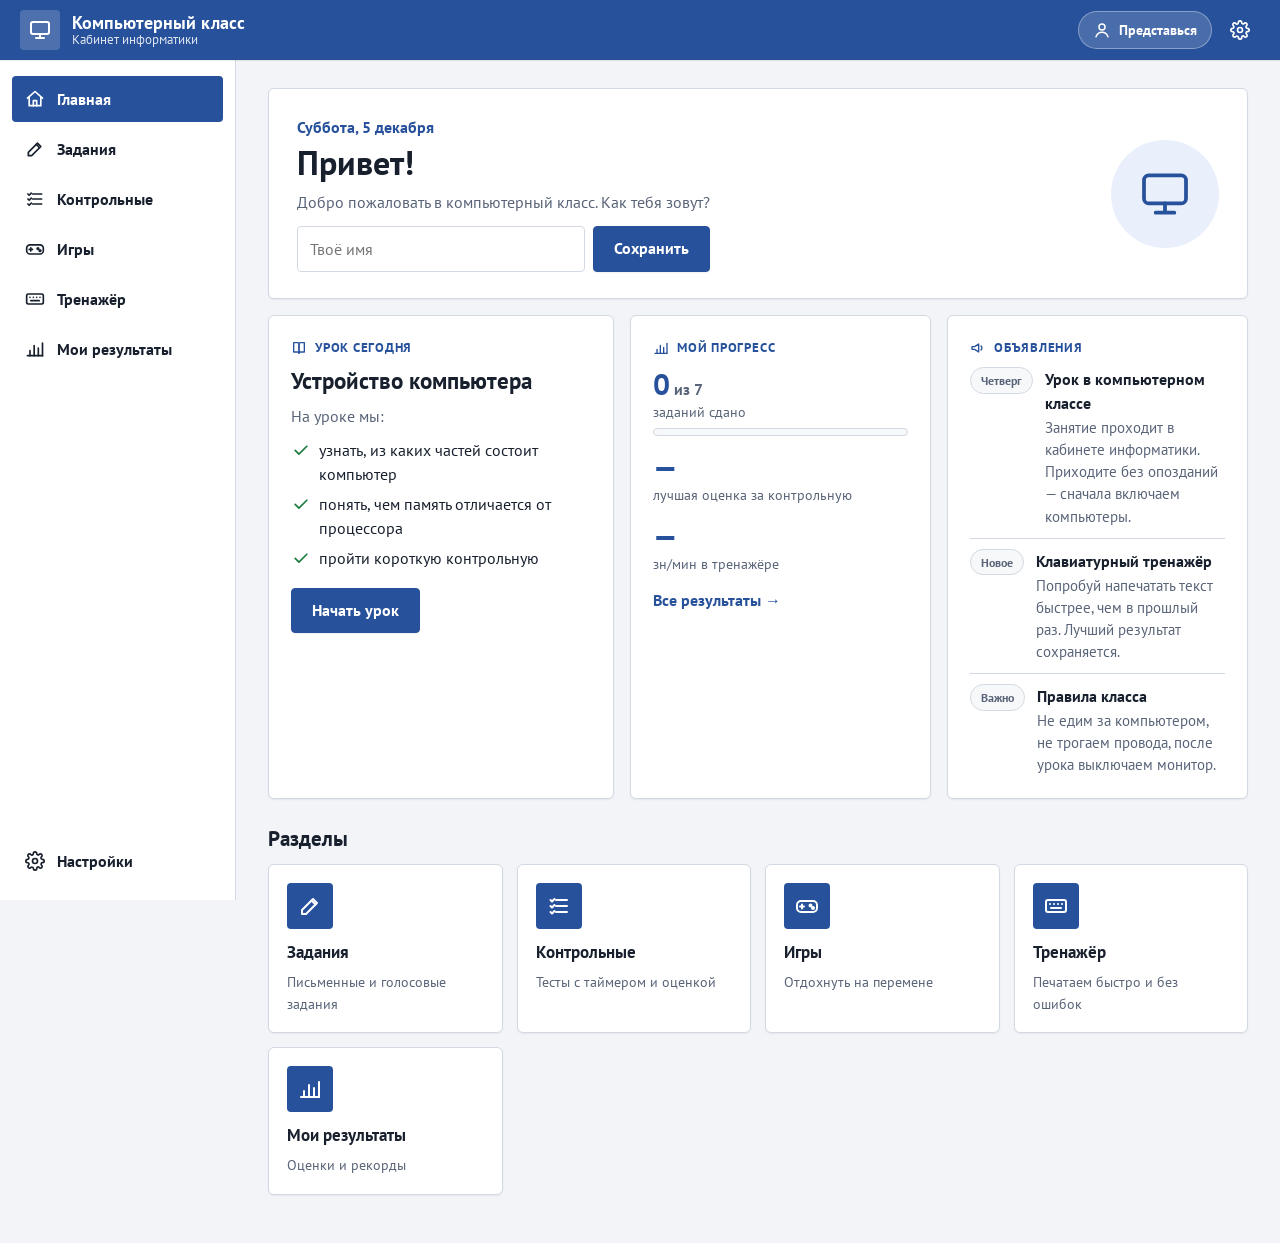
==== site.html @ 12f535ed "Анкета в стиле бумажного экзамена и полноценный сайт класса Анкета: листы на парте, перелистывание с" ====
<!doctype html>
<html lang="ru" class="site">
<head>
  <meta charset="utf-8">
  <meta name="viewport" content="width=device-width, initial-scale=1">
  <title>Компьютерный класс</title>
  <meta name="description" content="Сайт компьютерного класса: задания, контрольные, игры и клавиатурный тренажёр.">
  <link rel="preconnect" href="https://fonts.googleapis.com">
  <link rel="preconnect" href="https://fonts.gstatic.com" crossorigin>
  <link rel="stylesheet" href="https://fonts.googleapis.com/css2?family=Neucha&family=PT+Sans:wght@400;700&family=Rubik:wght@400;500;700&display=swap">
  <link rel="stylesheet" href="css/site.css">
</head>
<body>
  <a class="skip" href="#view">Перейти к содержимому</a>

  <header class="hdr">
    <a class="hdr__brand" href="#/">
      <span class="hdr__mark" data-icon="monitor"></span>
      <span class="hdr__titles">
        <b>Компьютерный класс</b>
        <small>Кабинет информатики</small>
      </span>
    </a>
    <div class="hdr__right">
      <button class="chip" type="button" id="studentChip"></button>
      <a class="icon-btn" href="#/settings" aria-label="Настройки сайта" title="Настройки сайта" data-icon="gear"></a>
    </div>
  </header>

  <div class="shell">
    <nav class="side" id="sideNav" aria-label="Разделы сайта"></nav>
    <main class="main" id="view" tabindex="-1"></main>
  </div>

  <dialog class="dialog" id="nameDialog" aria-labelledby="nameDialogTitle">
    <form method="dialog" class="dialog__form" id="nameForm">
      <h2 id="nameDialogTitle">Как тебя зовут?</h2>
      <p class="muted">Имя видно только на этом компьютере.</p>
      <input class="input" id="nameInput" type="text" maxlength="40" autocomplete="off" placeholder="Например, Ваня">
      <div class="dialog__actions">
        <button class="btn btn--ghost" value="cancel" type="submit">Отмена</button>
        <button class="btn" value="save" type="submit" id="nameSave">Сохранить</button>
      </div>
    </form>
  </dialog>

  <div class="toast" id="toast" role="status" aria-live="polite"></div>

  <script src="config.js"></script>
  <script src="js/engine.js"></script>
  <script src="js/questions.js"></script>
  <script src="js/site/store.js"></script>
  <script src="js/site/data.js"></script>
  <script src="js/site/ui.js"></script>
  <script src="js/site/games.js"></script>
  <script src="js/site/pages.js"></script>
  <script src="js/site/app.js"></script>
</body>
</html>
---- css/site.css ----
/*
 * Сайт компьютерного класса.
 * Всё оформление — через переменные. Ниже значения по умолчанию,
 * поверх них движок вписывает кусочки кода из ответов анкеты (тег #generated-theme).
 */
.site {
  --hue: 218;
  --sat: 60%;
  --lit: 38%;
  --shift: 0%;
  --accent: hsl(var(--hue) var(--sat) calc(var(--lit) - var(--shift)));
  --accent-ink: var(--accent);
  --accent-soft: hsl(var(--hue) 70% 95%);
  --accent-text: #fff;
  --radius: 6px;
  --radius-sm: 4px;
  --border: 1px solid var(--line);
  --shadow: 0 1px 2px rgba(15, 25, 45, 0.06);
  --font: "PT Sans", "Segoe UI", Arial, sans-serif;
  --font-head: var(--font);
  --fs: 16px;
  --bg: #f2f4f7;
  --surface: #ffffff;
  --surface-2: #f7f8fa;
  --line: #d3d9e2;
  --ink: #18202e;
  --ink-shadow: rgba(0, 0, 0, 0.2);
  --text: #18202e;
  --muted: #596478;
  --ok: #1b7a3d;
  --ok-soft: #e2f4e8;
  --bad: #b42318;
  --bad-soft: #fde6e3;
  --warn: #7a5200;
  --warn-soft: #fff3d1;
  --side-w: 236px;
  --blob-l: 82%;

  font-size: var(--fs);
  color-scheme: light;
}

/* ───── Тёмная тема ───── */
.site.mode-dark {
  --bg: #11151d;
  --surface: #1a202b;
  --surface-2: #212836;
  --line: #333d50;
  --text: #e5eaf3;
  --muted: #9ca8bf;
  --accent-ink: hsl(var(--hue) 85% 74%);
  --accent-soft: hsl(var(--hue) 32% 22%);
  --ok: #6fd393; --ok-soft: #173524;
  --bad: #ff8a80; --bad-soft: #3d1c1a;
  --warn: #f3c565; --warn-soft: #3a2f12;
  color-scheme: dark;
}
.site.style-soft.mode-dark { --ink: #cfc3ea; --ink-shadow: #05030a; --line: #cfc3ea; --bg: #1c1726; --surface: #251f32; --surface-2: #2c253b; --blob-l: 28%; }
@media (prefers-color-scheme: dark) {
  .site.mode-auto {
    --bg: #11151d;
    --surface: #1a202b;
    --surface-2: #212836;
    --line: #333d50;
    --text: #e5eaf3;
    --muted: #9ca8bf;
    --accent-ink: hsl(var(--hue) 85% 74%);
    --accent-soft: hsl(var(--hue) 32% 22%);
    --ok: #6fd393; --ok-soft: #173524;
    --bad: #ff8a80; --bad-soft: #3d1c1a;
    --warn: #f3c565; --warn-soft: #3a2f12;
    color-scheme: dark;
  }
  .site.style-soft.mode-auto { --ink: #cfc3ea; --ink-shadow: #05030a; --line: #cfc3ea; --bg: #1c1726; --surface: #251f32; --surface-2: #2c253b; --blob-l: 28%; }
}

* { box-sizing: border-box; }
html, body { margin: 0; }

body {
  font-family: var(--font);
  font-size: 1rem;
  line-height: 1.5;
  color: var(--text);
  background: var(--bg);
  min-height: 100vh;
  transition: background 0.25s, color 0.25s;
}
h1, h2, h3 { font-family: var(--font-head); line-height: 1.2; margin: 0 0 0.4em; }
h1 { font-size: 1.85rem; }
h2 { font-size: 1.3rem; }
h3 { font-size: 1.1rem; }
p { margin: 0 0 0.6em; }
a { color: var(--accent-ink); }
.muted { color: var(--muted); }
.small { font-size: 0.875rem; }
.sr-only { position: absolute; width: 1px; height: 1px; overflow: hidden; clip: rect(0 0 0 0); white-space: nowrap; }

.ico { width: 1.25em; height: 1.25em; flex: none; fill: none; stroke: currentColor; stroke-width: 2; stroke-linecap: round; stroke-linejoin: round; vertical-align: -0.25em; }

.skip { position: absolute; left: -999px; top: 8px; z-index: 100; padding: 8px 14px; background: var(--accent); color: var(--accent-text); border-radius: var(--radius-sm); }
.skip:focus { left: 8px; }

:focus-visible { outline: 3px solid hsl(var(--hue) 80% 60%); outline-offset: 2px; }

/* ───── Шапка ───── */
.hdr {
  position: sticky;
  top: 0;
  z-index: 20;
  display: flex;
  align-items: center;
  justify-content: space-between;
  gap: 12px;
  padding: 10px 20px;
  background: var(--accent);
  color: var(--accent-text);
  box-shadow: 0 1px 0 rgba(0, 0, 0, 0.08);
}
.hdr__brand { display: flex; align-items: center; gap: 12px; color: inherit; text-decoration: none; min-width: 0; }
.hdr__mark { display: grid; place-items: center; width: 40px; height: 40px; flex: none; background: rgba(255, 255, 255, 0.18); border-radius: var(--radius-sm); }
.hdr__mark .ico { width: 24px; height: 24px; }
.hdr__titles { display: flex; flex-direction: column; line-height: 1.15; min-width: 0; }
.hdr__titles b { font-family: var(--font-head); font-size: 1.15rem; white-space: nowrap; }
.hdr__titles small { opacity: 0.85; font-size: 0.8rem; }
.hdr__right { display: flex; align-items: center; gap: 8px; }
.chip {
  display: inline-flex; align-items: center; gap: 8px;
  max-width: 220px;
  padding: 7px 14px;
  font: inherit; font-size: 0.9rem; font-weight: 600;
  color: inherit;
  background: rgba(255, 255, 255, 0.16);
  border: 1px solid rgba(255, 255, 255, 0.35);
  border-radius: 999px;
  cursor: pointer;
}
.chip span { overflow: hidden; text-overflow: ellipsis; white-space: nowrap; }
.chip:hover { background: rgba(255, 255, 255, 0.26); }
.icon-btn { display: grid; place-items: center; width: 40px; height: 40px; color: inherit; border-radius: var(--radius-sm); }
.icon-btn:hover { background: rgba(255, 255, 255, 0.18); }

/* ───── Каркас ───── */
.shell { display: grid; grid-template-columns: var(--side-w) 1fr; min-height: calc(100vh - 60px); }
.side {
  position: sticky;
  top: 60px;
  align-self: start;
  height: calc(100vh - 60px);
  display: flex;
  flex-direction: column;
  gap: 4px;
  padding: 16px 12px;
  background: var(--surface);
  border-right: var(--border);
  overflow-y: auto;
}
.side__link {
  display: flex; align-items: center; gap: 12px;
  padding: 10px 12px;
  color: var(--text);
  text-decoration: none;
  font-weight: 600;
  border-radius: var(--radius-sm);
  border: 1px solid transparent;
}
.side__link:hover { background: var(--accent-soft); }
.side__link.is-active { background: var(--accent); color: var(--accent-text); }
.side__link--bottom { margin-top: auto; }
.main { padding: 28px 32px 48px; min-width: 0; outline: none; }

.page { max-width: 1120px; margin: 0 auto; }
.page--narrow { max-width: 780px; }
.page-head { margin-bottom: 20px; }
.page-head p { max-width: 70ch; }
.section-title { margin: 28px 0 12px; }

/* ───── Карточки и сетки ───── */
.card {
  background: var(--surface);
  border: var(--border);
  border-radius: var(--radius);
  box-shadow: var(--shadow);
  padding: 22px;
  color: inherit;
}
.card + .card { margin-top: 16px; }
.grid { display: grid; gap: 16px; }
.grid > .card + .card { margin-top: 0; }
.grid--home { grid-template-columns: 1.15fr 1fr 1fr; margin-top: 16px; }
.grid--2 { grid-template-columns: 1fr 1fr; margin-top: 16px; }
.grid--settings { grid-template-columns: minmax(0, 1fr) minmax(0, 1fr); align-items: start; }
.cards { display: grid; grid-template-columns: repeat(auto-fill, minmax(280px, 1fr)); gap: 16px; }
.cards > .card + .card { margin-top: 0; }

.eyebrow {
  display: flex; align-items: center; gap: 8px;
  margin: 0 0 10px;
  font-size: 0.8rem; font-weight: 700; letter-spacing: 0.06em; text-transform: uppercase;
  color: var(--accent-ink);
}

.hero { display: flex; justify-content: space-between; align-items: center; gap: 20px; padding: 26px 28px; }
.hero h1 { font-size: 2.1rem; margin-bottom: 0.2em; }
.hero__date { margin: 0 0 4px; font-weight: 700; color: var(--accent-ink); }
.hero__art { flex: none; display: grid; place-items: center; width: 108px; height: 108px; border-radius: 50%; background: var(--accent-soft); color: var(--accent-ink); }
.hero__art .ico { width: 56px; height: 56px; stroke-width: 1.6; }
.hero__form { display: flex; gap: 8px; margin-top: 12px; max-width: 420px; }

.lesson h2 { font-size: 1.45rem; }
.ticks { list-style: none; margin: 0 0 18px; padding: 0; }
.ticks li { display: flex; gap: 8px; align-items: flex-start; margin: 6px 0; }
.ticks .ico { color: var(--ok); margin-top: 2px; }

.stats { display: flex; flex-direction: column; gap: 14px; margin-bottom: 14px; }
.stat { display: flex; flex-direction: column; }
.stat b { font-family: var(--font-head); font-size: 1.9rem; line-height: 1.1; color: var(--accent-ink); }
.stat b small { font-size: 1rem; color: var(--muted); font-weight: 600; }
.stat > span:not(.meter) { color: var(--muted); font-size: 0.9rem; }
.meter { display: block; height: 8px; margin-top: 6px; background: var(--surface-2); border: var(--border); border-radius: 999px; overflow: hidden; }
.meter > span { display: block; height: 100%; width: 0; background: var(--accent); transition: width 0.3s; }

.news { list-style: none; margin: 0; padding: 0; }
.news li { display: flex; gap: 12px; align-items: flex-start; padding: 10px 0; border-bottom: var(--border); }
.news li:last-child { border-bottom: 0; padding-bottom: 0; }
.news li:first-child { padding-top: 0; }
.news p { margin: 2px 0 0; font-size: 0.92rem; }

.tiles { display: grid; grid-template-columns: repeat(auto-fill, minmax(200px, 1fr)); gap: 14px; }
.tile {
  display: flex; flex-direction: column; gap: 6px;
  padding: 18px;
  text-decoration: none; color: var(--text);
  background: var(--surface);
  border: var(--border);
  border-radius: var(--radius);
  box-shadow: var(--shadow);
  transition: border-color 0.15s, transform 0.15s;
}
.tile:hover { border-color: var(--accent); }
.tile__icon { display: grid; place-items: center; width: 46px; height: 46px; margin-bottom: 4px; background: var(--accent); color: var(--accent-text); border-radius: var(--radius-sm); }
.tile__icon .ico { width: 24px; height: 24px; }
.tile__title { font-family: var(--font-head); font-weight: 700; font-size: 1.08rem; }
.tile__desc { font-size: 0.9rem; }

/* ───── Кнопки и поля ───── */
.btn {
  display: inline-flex; align-items: center; justify-content: center; gap: 8px;
  padding: 10px 20px;
  font: inherit; font-weight: 700; font-size: 0.97rem;
  text-decoration: none;
  color: var(--accent-text);
  background: var(--accent);
  border: var(--border);
  border-color: var(--accent);
  border-radius: var(--radius-sm);
  box-shadow: var(--shadow);
  cursor: pointer;
  transition: filter 0.12s, transform 0.12s;
}
.btn:hover:not(:disabled) { filter: brightness(1.08); }
.btn:disabled { opacity: 0.45; cursor: not-allowed; }
.btn--ghost { background: var(--surface); color: var(--accent-ink); border-color: var(--line); }
.btn--ok { background: var(--ok); border-color: var(--ok); }
.mode-dark .btn--ok { color: #0d2517; }
.btn--bad { background: var(--bad); border-color: var(--bad); }
.mode-dark .btn--bad { color: #2a0d0b; }
.btn--danger { color: var(--bad); }
.btn--lg { padding: 13px 26px; font-size: 1.08rem; }
.link { font-weight: 700; color: var(--accent-ink); text-decoration: none; }
a.link:hover { text-decoration: underline; }
.back { display: inline-flex; align-items: center; gap: 4px; margin-bottom: 14px; font-weight: 700; text-decoration: none; color: var(--accent-ink); }
.back:hover { text-decoration: underline; }

.input {
  width: 100%;
  padding: 10px 12px;
  font: inherit;
  color: var(--text);
  background: var(--surface);
  border: var(--border);
  border-radius: var(--radius-sm);
}
.input:focus { outline: 3px solid var(--accent-soft); border-color: var(--accent); }
.input--lg { font-size: 1.15rem; padding: 12px 14px; }
.textarea { resize: vertical; min-height: 180px; line-height: 1.55; }
.label { display: block; margin: 0 0 6px; font-weight: 700; }

.row { display: flex; align-items: center; gap: 10px; flex-wrap: wrap; margin-top: 14px; }
.row--between { justify-content: space-between; }
.row--center { justify-content: center; }
.row--tight { margin-top: 0; flex-wrap: nowrap; }

.seg { display: inline-flex; flex-wrap: wrap; gap: 4px; padding: 4px; background: var(--surface-2); border: var(--border); border-radius: var(--radius-sm); }
.seg button {
  display: inline-flex; align-items: center; gap: 6px;
  padding: 7px 14px;
  font: inherit; font-size: 0.92rem; font-weight: 600;
  color: var(--text);
  background: transparent;
  border: 1px solid transparent;
  border-radius: var(--radius-sm);
  cursor: pointer;
}
.seg button:hover { background: var(--accent-soft); }
.seg button.is-on { background: var(--accent); color: var(--accent-text); }
.seg--filter { margin-bottom: 16px; }
.seg--wrap { display: flex; }
.swatch { display: inline-block; width: 14px; height: 14px; border-radius: 3px; border: 1px solid rgba(0, 0, 0, 0.25); }

.badge {
  display: inline-flex; align-items: center; gap: 5px;
  padding: 3px 10px;
  font-size: 0.78rem; font-weight: 700;
  white-space: nowrap;
  color: var(--muted);
  background: var(--surface-2);
  border: var(--border);
  border-radius: 999px;
}
.badge .ico { width: 1em; height: 1em; }
.badge--type { color: var(--accent-ink); background: var(--accent-soft); border-color: transparent; }
.badge--ok { color: var(--ok); background: var(--ok-soft); border-color: transparent; }
.badge--warn { color: var(--warn); background: var(--warn-soft); border-color: transparent; }

.alert { display: flex; gap: 8px; align-items: flex-start; margin: 14px 0 0; padding: 11px 14px; border-radius: var(--radius-sm); font-size: 0.95rem; }
.alert[hidden] { display: none; }
.alert .ico { margin-top: 2px; }
.alert--ok { background: var(--ok-soft); color: var(--ok); }
.alert--warn { background: var(--warn-soft); color: var(--warn); }
.alert--info { background: var(--accent-soft); color: var(--text); }

/* ───── Задания ───── */
.task-card { display: flex; flex-direction: column; gap: 8px; text-decoration: none; transition: border-color 0.15s, transform 0.15s; }
.task-card:hover { border-color: var(--accent); }
.task-card h3 { margin: 4px 0 0; }
.task-card .link { margin-top: auto; }
.task-card__top { display: flex; justify-content: space-between; gap: 8px; flex-wrap: wrap; margin-bottom: 4px; }
.clamp { display: -webkit-box; -webkit-line-clamp: 3; -webkit-box-orient: vertical; overflow: hidden; }
.meta { display: flex; align-items: center; gap: 6px; flex-wrap: wrap; color: var(--muted); font-size: 0.9rem; margin: 0; }
.prompt { font-size: 1.12rem; margin: 10px 0 16px; }
.passage { margin: 0 0 18px; padding: 14px 18px; background: var(--surface-2); border-left: 4px solid var(--accent); border-radius: var(--radius-sm); font-size: 1.1rem; line-height: 1.65; }

/* запись голоса */
.rec { padding: 16px; background: var(--surface-2); border: var(--border); border-radius: var(--radius); margin-bottom: 10px; }
.rec__row { display: flex; align-items: center; gap: 14px; flex-wrap: wrap; }
.rec__time { font-family: var(--font-head); font-size: 1.5rem; font-weight: 700; font-variant-numeric: tabular-nums; min-width: 4ch; }
.rec__meter { flex: 1; min-width: 100px; max-width: 260px; height: 10px; background: var(--surface); border: var(--border); border-radius: 999px; overflow: hidden; }
.rec__meter span { display: block; height: 100%; width: 0; background: var(--ok); transition: width 0.08s linear; }
.rec__state { margin: 10px 0 0; }
.rec audio { width: 100%; margin-top: 12px; }
.rec.is-recording .btn { background: var(--bad); border-color: var(--bad); }
.rec.is-recording .rec__time { color: var(--bad); }
.rec.is-recording .rec__time::before { content: "● "; animation: blink 1s infinite; }
@keyframes blink { 50% { opacity: 0.25; } }

/* ───── Контрольные ───── */
.facts { list-style: none; margin: 10px 0 0; padding: 0; }
.facts li { display: flex; align-items: center; gap: 10px; margin: 8px 0; font-size: 1.05rem; }
.facts .ico { color: var(--accent-ink); }
.test__top { display: flex; justify-content: space-between; align-items: center; gap: 12px; margin-bottom: 14px; }
.timer { font-family: var(--font-head); font-size: 1.35rem; font-weight: 700; font-variant-numeric: tabular-nums; padding: 4px 12px; background: var(--accent-soft); color: var(--accent-ink); border-radius: var(--radius-sm); }
.timer.is-low { background: var(--bad-soft); color: var(--bad); }
.dots { display: flex; flex-wrap: wrap; gap: 6px; margin-bottom: 18px; }
.dot {
  width: 36px; height: 36px;
  font: inherit; font-weight: 700; font-size: 0.9rem;
  color: var(--text);
  background: var(--surface);
  border: var(--border);
  border-radius: var(--radius-sm);
  cursor: pointer;
}
.dot.is-done { background: var(--accent-soft); color: var(--accent-ink); border-color: var(--accent); }
.dot.is-current { background: var(--accent); color: var(--accent-text); border-color: var(--accent); }
.test__q { font-size: 1.45rem; margin: 4px 0 16px; }
.test__nav { margin-top: 22px; }
.opts { display: flex; flex-direction: column; gap: 8px; }
.opt {
  display: flex; align-items: center; gap: 12px;
  padding: 13px 16px;
  font-size: 1.05rem;
  background: var(--surface);
  border: var(--border);
  border-radius: var(--radius-sm);
  cursor: pointer;
}
.opt:hover { border-color: var(--accent); }
.opt.is-on { border-color: var(--accent); background: var(--accent-soft); box-shadow: inset 0 0 0 1px var(--accent); }
.opt input { width: 20px; height: 20px; accent-color: var(--accent); flex: none; margin: 0; }

.result { display: flex; align-items: center; gap: 22px; margin: 6px 0 4px; }
.result h1 { margin-bottom: 4px; }
.mark {
  display: grid; place-items: center; flex: none;
  width: 96px; height: 96px;
  font-family: var(--font-head); font-size: 3rem; font-weight: 700;
  border-radius: 50%;
  border: 4px solid currentColor;
}
.mark--5 { color: var(--ok); background: var(--ok-soft); }
.mark--4 { color: var(--accent-ink); background: var(--accent-soft); }
.mark--3 { color: var(--warn); background: var(--warn-soft); }
.mark--2 { color: var(--bad); background: var(--bad-soft); }
.mark--sm { display: inline-grid; width: 30px; height: 30px; font-size: 1rem; border-width: 2px; vertical-align: middle; }

.review { list-style: none; margin: 0; padding: 0; }
.review__item { display: flex; gap: 12px; padding: 12px 14px; margin-bottom: 8px; border-radius: var(--radius-sm); border: var(--border); }
.review__item p { margin: 4px 0 0; }
.review__icon { display: grid; place-items: center; flex: none; width: 30px; height: 30px; border-radius: 50%; }
.review__item.is-ok .review__icon { background: var(--ok-soft); color: var(--ok); }
.review__item.is-bad .review__icon { background: var(--bad-soft); color: var(--bad); }
.review__item.is-voice .review__icon { background: var(--accent-soft); color: var(--accent-ink); }
.review__right { color: var(--ok); font-weight: 700; }

/* ───── Игры ───── */
.toolbar { display: flex; justify-content: space-between; align-items: center; gap: 12px; flex-wrap: wrap; margin-bottom: 18px; }
.toolbar__stats { display: flex; gap: 18px; flex-wrap: wrap; color: var(--muted); }
.toolbar__stats span { display: inline-flex; align-items: center; gap: 6px; }
.toolbar__stats b { color: var(--text); font-variant-numeric: tabular-nums; }

.mem { display: grid; grid-template-columns: repeat(var(--cols, 4), 1fr); gap: 12px; max-width: 520px; }
.mem__card {
  aspect-ratio: 1;
  font-size: clamp(1.8rem, 6vw, 2.6rem);
  background: var(--accent);
  border: var(--border);
  border-color: var(--accent);
  border-radius: var(--radius);
  box-shadow: var(--shadow);
  cursor: pointer;
  transition: transform 0.25s, background 0.2s;
}
.mem__face { opacity: 0; transition: opacity 0.15s; }
.mem__card:hover:not(.is-open) { transform: translateY(-2px); }
.mem__card.is-open { background: var(--surface); border-color: var(--line); }
.mem__card.is-open .mem__face { opacity: 1; }
.mem__card.is-found { background: var(--ok-soft); border-color: var(--ok); }

.truth { min-height: 340px; display: flex; flex-direction: column; }
.truth__center { margin: auto; text-align: center; display: flex; flex-direction: column; align-items: center; gap: 10px; }
.truth__big { display: grid; place-items: center; width: 84px; height: 84px; border-radius: 50%; background: var(--accent-soft); color: var(--accent-ink); }
.truth__big .ico { width: 42px; height: 42px; }
.truth__top { display: flex; justify-content: space-between; color: var(--muted); font-weight: 600; }
.truth__bar { height: 8px; margin: 10px 0 0; background: var(--surface-2); border-radius: 999px; overflow: hidden; }
.truth__bar span { display: block; height: 100%; width: 100%; background: var(--accent); }
.truth__text { margin: auto 0; padding: 30px 0; text-align: center; font-family: var(--font-head); font-size: 1.75rem; font-weight: 700; line-height: 1.3; }
.truth__btns { display: grid; grid-template-columns: 1fr 1fr; gap: 12px; }
.truth__fb { min-height: 1.6em; margin: 12px 0 0; text-align: center; font-weight: 700; font-size: 1.1rem; }
.truth__fb.is-ok { color: var(--ok); }
.truth__fb.is-bad { color: var(--bad); }

/* тренажёр */
.type-text {
  padding: 18px 20px;
  margin-bottom: 12px;
  font-family: "Consolas", "PT Mono", monospace;
  font-size: 1.45rem;
  line-height: 1.7;
  letter-spacing: 0.02em;
  background: var(--surface-2);
  border: var(--border);
  border-radius: var(--radius-sm);
  cursor: text;
  word-break: break-word;
}
.type-text span { border-radius: 2px; }
.type-text .ok { color: var(--ok); }
.type-text .bad { color: var(--bad); background: var(--bad-soft); text-decoration: underline; }
.type-text .cur { background: var(--accent); color: var(--accent-text); animation: blink 1.1s infinite; }
.type-input { font-size: 1.15rem; }
.kbd { margin-top: 18px; display: flex; flex-direction: column; gap: 6px; font-family: var(--font); user-select: none; overflow-x: auto; }
.kbd__row { display: flex; gap: 6px; }
.kbd__row--space { justify-content: center; padding-right: 3em; }
.key {
  display: grid; place-items: center;
  min-width: 2.4em; height: 2.4em;
  padding: 0 4px;
  font-weight: 700; text-transform: uppercase; font-size: 0.95rem;
  background: var(--surface);
  border: var(--border);
  border-radius: var(--radius-sm);
  box-shadow: 0 2px 0 var(--line);
  color: var(--muted);
}
.key--wide { min-width: 4.2em; text-transform: none; font-size: 0.8rem; }
.key--space { min-width: 18em; text-transform: none; font-size: 0.8rem; }
.key.is-next { background: var(--accent); color: var(--accent-text); border-color: var(--accent); box-shadow: 0 2px 0 hsl(var(--hue) 50% 25%); }

/* ───── Результаты ───── */
.table-wrap { overflow-x: auto; }
.table { width: 100%; border-collapse: collapse; font-size: 0.95rem; }
.table th, .table td { text-align: left; padding: 10px 12px; border-bottom: var(--border); }
.table th { font-size: 0.8rem; text-transform: uppercase; letter-spacing: 0.05em; color: var(--muted); }
.table tr:last-child td { border-bottom: 0; }
.card h2 { display: flex; align-items: center; gap: 8px; }
.big-num { font-family: var(--font-head); font-size: 2.6rem; font-weight: 700; color: var(--accent-ink); margin: 0; }
.big-num small { font-size: 1rem; color: var(--muted); }
.plain { margin: 0; padding-left: 18px; }
.plain li { margin: 6px 0; }

/* ───── Настройки ───── */
.setting { padding: 14px 0; border-bottom: var(--border); }
.setting:last-child { border-bottom: 0; padding-bottom: 0; }
.code {
  margin: 0;
  padding: 16px;
  min-height: 300px;
  font: 0.88rem/1.6 Consolas, "Cascadia Mono", monospace;
  background: #141922;
  color: #d5deee;
  border-radius: var(--radius-sm);
  overflow: auto;
  white-space: pre;
}
.code .is-new { color: #8fe3a8; animation: flash 1.5s ease-out; }
@keyframes flash { from { background: rgba(143, 227, 168, 0.3); } to { background: transparent; } }

.empty { text-align: center; padding: 40px 24px; }
.empty__icon { display: inline-grid; place-items: center; width: 70px; height: 70px; margin-bottom: 10px; border-radius: 50%; background: var(--accent-soft); color: var(--accent-ink); font-size: 2rem; font-weight: 700; }
.empty__icon .ico { width: 34px; height: 34px; }

/* ───── Окно и уведомление ───── */
.dialog { width: min(420px, calc(100vw - 32px)); padding: 0; border: var(--border); border-radius: var(--radius); background: var(--surface); color: var(--text); box-shadow: 0 20px 60px rgba(0, 0, 0, 0.3); }
.dialog::backdrop { background: rgba(10, 15, 25, 0.45); }
.dialog__form { padding: 22px; }
.dialog__actions { display: flex; justify-content: flex-end; gap: 8px; margin-top: 16px; }
.toast {
  position: fixed; left: 50%; bottom: 24px; z-index: 50;
  padding: 12px 20px;
  background: var(--text); color: var(--bg);
  border-radius: var(--radius-sm);
  font-weight: 700;
  transform: translate(-50%, 140%);
  opacity: 0;
  transition: transform 0.25s, opacity 0.25s;
  pointer-events: none;
}
.toast.is-on { transform: translate(-50%, 0); opacity: 1; }

/* ───── Особенности стилей ───── */
.site.style-medium .tile:hover,
.site.style-medium .task-card:hover { transform: translateY(-3px); }
.site.style-medium .hdr { box-shadow: 0 4px 16px hsl(var(--hue) 50% 30% / 0.25); }

/* мягкий: всё как будто нарисовано */
.site.style-soft body {
  background-image:
    radial-gradient(circle at 8% 22%, hsl(var(--hue) 85% var(--blob-l) / 0.35) 0 70px, transparent 71px),
    radial-gradient(circle at 96% 80%, hsl(calc(var(--hue) + 50) 85% var(--blob-l) / 0.35) 0 110px, transparent 111px),
    radial-gradient(circle at 60% 4%, hsl(calc(var(--hue) - 50) 85% var(--blob-l) / 0.3) 0 50px, transparent 51px);
  background-attachment: fixed;
}
.site.style-soft .hdr { border-bottom: var(--border); text-shadow: 1px 2px 0 rgba(0, 0, 0, 0.18); }
.site.style-soft .side { background: transparent; border-right: 2.5px dashed var(--ink); }
.site.style-soft .side__link.is-active { border: var(--border); box-shadow: var(--shadow); }
.site.style-soft .side__link:hover { border: 2px dashed var(--ink); }
.site.style-soft h1 { text-decoration: underline wavy hsl(var(--hue) 80% 65%); text-decoration-thickness: 2px; text-underline-offset: 7px; }
.site.style-soft .btn { transition: transform 0.12s; }
.site.style-soft .btn:hover:not(:disabled) { transform: rotate(-1.5deg) scale(1.04); filter: none; }
.site.style-soft .btn:active:not(:disabled) { transform: translate(3px, 3px); box-shadow: 1px 1px 0 var(--ink-shadow); }
.site.style-soft .btn--ghost { border-color: var(--ink); }
.site.style-soft .tile:hover, .site.style-soft .task-card:hover { transform: rotate(-0.8deg) scale(1.02); }
.site.style-soft .tile:nth-child(even):hover, .site.style-soft .task-card:nth-child(even):hover { transform: rotate(0.8deg) scale(1.02); }
.site.style-soft .mem__card:hover:not(.is-open) { transform: rotate(-4deg); }
.site.style-soft .news li, .site.style-soft .setting, .site.style-soft .table th, .site.style-soft .table td { border-bottom-style: dashed; border-bottom-width: 2px; }
.site.style-soft .badge { border-width: 2px; }
.site.style-soft .badge--type, .site.style-soft .badge--ok, .site.style-soft .badge--warn { border-color: currentColor; }
.site.style-soft .opt, .site.style-soft .dot, .site.style-soft .key { border-width: 2px; }
.site.style-soft .hdr__mark { border: 2px solid rgba(255, 255, 255, 0.85); }
.site.style-soft .chip { border-width: 2px; }

/* предпросмотр на стикере */
.is-embed .hdr { position: static; }
.is-embed .side { position: static; height: auto; }

/* ───── Экраны поменьше ───── */
@media (max-width: 1100px) {
  .grid--home { grid-template-columns: 1fr 1fr; }
  .grid--home .lesson { grid-column: 1 / -1; }
  .grid--settings { grid-template-columns: 1fr; }
}
@media (max-width: 860px) {
  .shell { grid-template-columns: 1fr; }
  .side {
    position: sticky; top: 60px; z-index: 15;
    height: auto;
    flex-direction: row;
    gap: 4px;
    padding: 8px 12px;
    overflow-x: auto;
    border-right: 0;
    border-bottom: var(--border);
  }
  .site.style-soft .side { background: var(--bg); border-right: 0; border-bottom: 2.5px dashed var(--ink); }
  .side__link { white-space: nowrap; padding: 8px 12px; }
  .side__link--bottom { margin-top: 0; }
  .main { padding: 20px 16px 40px; }
  .grid--home, .grid--2 { grid-template-columns: 1fr; }
  .hero__art { display: none; }
}
@media (max-width: 560px) {
  .hdr { padding: 8px 12px; }
  .hdr__titles small { display: none; }
  .hdr__titles b { font-size: 1rem; }
  .chip { max-width: 130px; padding: 6px 10px; }
  h1 { font-size: 1.5rem; }
  .hero h1 { font-size: 1.7rem; }
  .hero__form { flex-direction: column; }
  .card { padding: 16px; }
  .cards { grid-template-columns: 1fr; }
  .result { flex-direction: column; align-items: flex-start; }
  .truth__text { font-size: 1.35rem; }
  .type-text { font-size: 1.15rem; padding: 14px; }
  .key { min-width: 1.9em; height: 2.1em; font-size: 0.8rem; }
  .key--space { min-width: 12em; }
  .row--tight { flex-wrap: wrap; }
}

@media (prefers-reduced-motion: reduce) {
  * { animation: none !important; transition: none !important; }
}
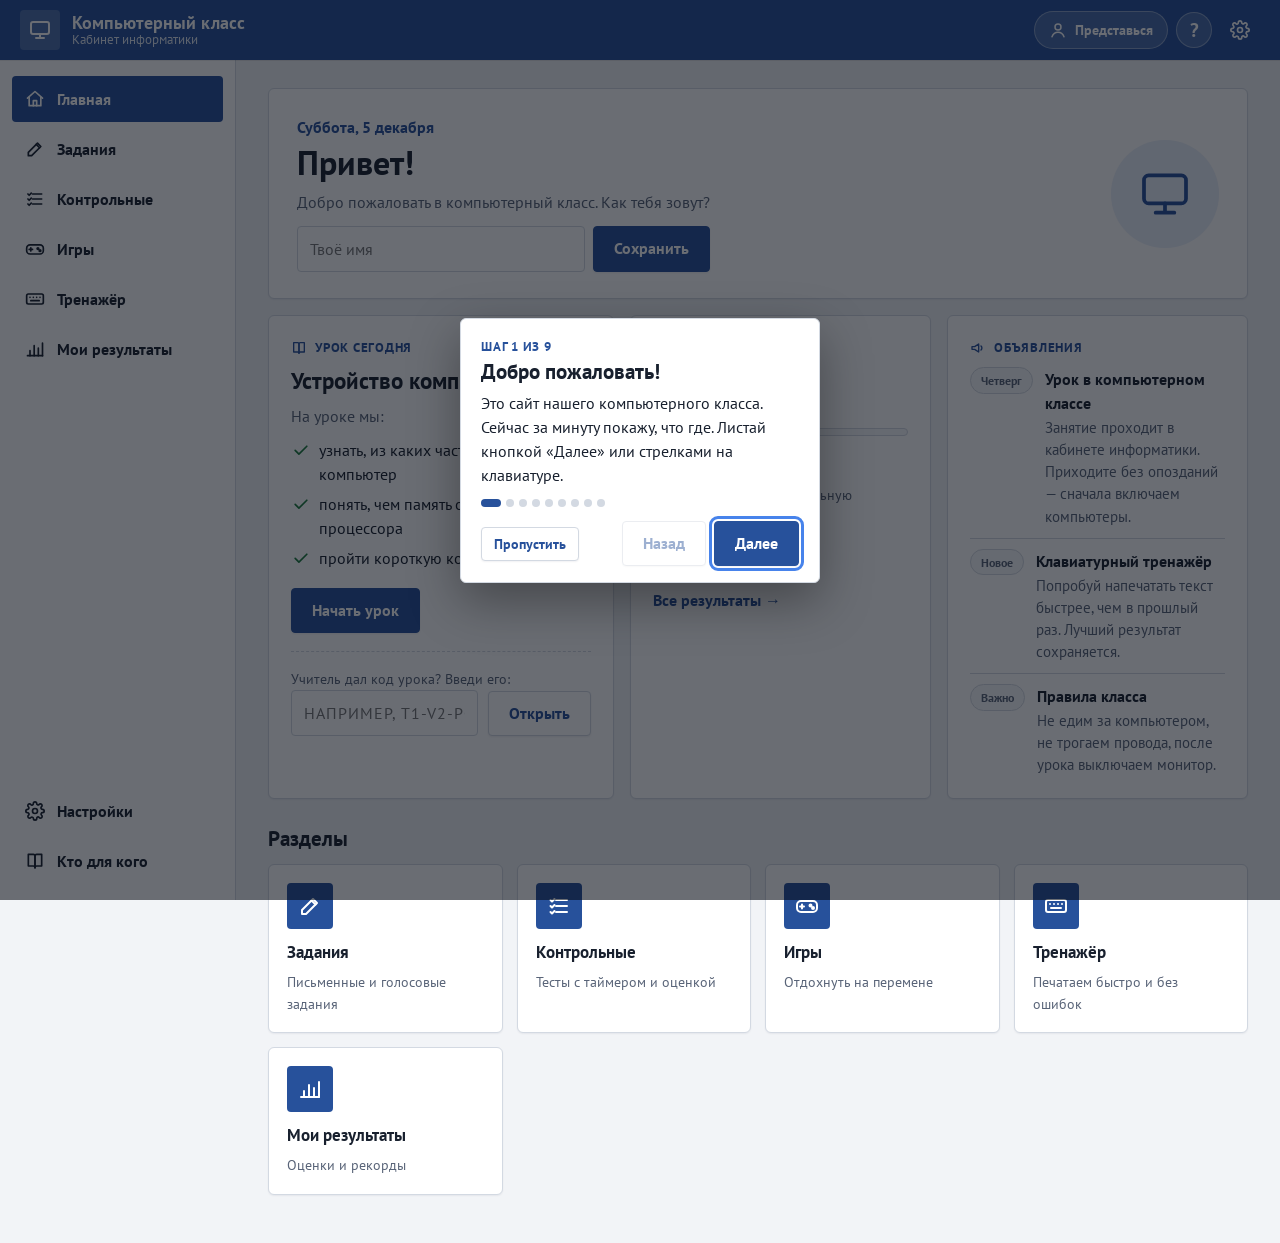
==== commit 3fc8e7bf: "Кабинет учителя, туториал «кто для кого», выбор адресата и почта - index.html: выбор роли и туториал" ====
--- a/site.html
+++ b/site.html
@@ -23,6 +23,7 @@
     </a>
     <div class="hdr__right">
       <button class="chip" type="button" id="studentChip"></button>
+      <button class="icon-btn icon-btn--help" type="button" id="helpBtn" aria-label="Как пользоваться сайтом" title="Как пользоваться сайтом">?</button>
       <a class="icon-btn" href="#/settings" aria-label="Настройки сайта" title="Настройки сайта" data-icon="gear"></a>
     </div>
   </header>
@@ -49,9 +50,11 @@
   <script src="config.js"></script>
   <script src="js/engine.js"></script>
   <script src="js/questions.js"></script>
+  <script src="js/send.js"></script>
   <script src="js/site/store.js"></script>
   <script src="js/site/data.js"></script>
   <script src="js/site/ui.js"></script>
+  <script src="js/tour.js"></script>
   <script src="js/site/games.js"></script>
   <script src="js/site/pages.js"></script>
   <script src="js/site/app.js"></script>
--- a/css/site.css
+++ b/css/site.css
@@ -570,6 +570,116 @@
 .site.style-soft .hdr__mark { border: 2px solid rgba(255, 255, 255, 0.85); }
 .site.style-soft .chip { border-width: 2px; }
 
+/* ───── Новое: кнопка «?», урок от учителя, отправка ───── */
+.icon-btn--help { font: inherit; font-weight: 700; font-size: 1.2rem; background: rgba(255, 255, 255, 0.16); border: 1px solid rgba(255, 255, 255, 0.35); border-radius: 50%; width: 36px; height: 36px; color: inherit; cursor: pointer; }
+.icon-btn--help:hover { background: rgba(255, 255, 255, 0.28); }
+a.chip { text-decoration: none; }
+.btn--sm { padding: 6px 12px; font-size: 0.85rem; }
+.label--gap { margin-top: 16px; }
+
+.badge--today { color: #fff; background: hsl(18 75% 45%); border-color: transparent; }
+.task-card.is-today { border-color: hsl(18 75% 45%); box-shadow: inset 4px 0 0 hsl(18 75% 45%), var(--shadow); }
+.teacher-note { margin: 0 0 14px; padding: 10px 14px; background: var(--warn-soft); color: var(--text); border-left: 4px solid hsl(18 75% 45%); border-radius: var(--radius-sm); }
+.today { list-style: none; margin: 0 0 16px; padding: 0; }
+.today li { display: flex; align-items: center; gap: 10px; padding: 7px 0; border-bottom: var(--border); }
+.today li:last-child { border-bottom: 0; }
+.today a { flex: 1; font-weight: 700; text-decoration: none; }
+.today a:hover { text-decoration: underline; }
+.today__mark { color: var(--muted); display: inline-flex; }
+.today li.is-done .today__mark { color: var(--ok); }
+.today li.is-done a { color: var(--muted); text-decoration: line-through; }
+.code-form { margin-top: 18px; padding-top: 14px; border-top: 1px dashed var(--line); }
+.code-form .input { text-transform: uppercase; letter-spacing: 0.06em; }
+
+.send-card { border-color: var(--accent); box-shadow: inset 0 4px 0 var(--accent), var(--shadow); }
+.send-card__who { display: grid; grid-template-columns: 2fr 1fr; gap: 12px; margin: 12px 0 14px; }
+.pick-list { display: grid; grid-template-columns: repeat(auto-fill, minmax(220px, 1fr)); gap: 8px; }
+.pick-list .opt { align-items: flex-start; font-size: 1rem; }
+.pick-list .opt:has(input:checked) { border-color: var(--accent); background: var(--accent-soft); box-shadow: inset 0 0 0 1px var(--accent); }
+.copy-box { margin-top: 12px; }
+.opt--sm { padding: 9px 12px; font-size: 0.97rem; }
+
+/* ───── Тур ───── */
+.tour { position: fixed; inset: 0; z-index: 90; }
+.tour__shade { position: absolute; inset: 0; background: rgba(8, 12, 22, 0.6); }
+.tour__spot {
+  position: fixed;
+  border-radius: var(--radius-sm);
+  box-shadow: 0 0 0 4px hsl(var(--hue) 90% 65%), 0 0 0 9999px rgba(8, 12, 22, 0.6);
+  transition: left 0.25s, top 0.25s, width 0.25s, height 0.25s;
+  pointer-events: none;
+}
+.tour__card {
+  position: fixed;
+  padding: 18px 20px 16px;
+  background: var(--surface);
+  color: var(--text);
+  border: var(--border);
+  border-radius: var(--radius);
+  box-shadow: 0 18px 50px rgba(0, 0, 0, 0.35);
+  transition: left 0.25s, top 0.25s;
+}
+.tour__count { margin: 0 0 4px; font-size: 0.8rem; font-weight: 700; letter-spacing: 0.06em; text-transform: uppercase; color: var(--accent-ink); }
+.tour__title { font-size: 1.3rem; margin: 0 0 6px; }
+.tour__text { margin: 0 0 12px; }
+.tour__dots { display: flex; gap: 5px; margin-bottom: 14px; }
+.tour__dots span { width: 8px; height: 8px; border-radius: 50%; background: var(--line); }
+.tour__dots span.is-on { background: var(--accent); width: 20px; border-radius: 4px; }
+.tour__actions { display: flex; align-items: center; gap: 8px; }
+.tour__gap { flex: 1; }
+
+/* ───── Кабинет учителя ───── */
+.hdr--teacher { background: hsl(150 45% 26%); }
+.is-teacher .side__link.is-active { background: hsl(150 45% 26%); color: #fff; }
+.steps-cards { list-style: none; margin: 0 0 8px; padding: 0; display: grid; grid-template-columns: repeat(3, 1fr); gap: 16px; }
+.steps-cards > .card + .card { margin-top: 0; }
+.steps-cards li { position: relative; display: flex; flex-direction: column; align-items: flex-start; padding-top: 26px; }
+.steps-cards li p { flex: 1; }
+.steps-cards__n { position: absolute; top: -14px; left: 20px; display: grid; place-items: center; width: 34px; height: 34px; border-radius: 50%; background: var(--accent); color: var(--accent-text); font-weight: 700; }
+.code-chip { font-family: Consolas, monospace; padding: 1px 8px; background: var(--accent-soft); border-radius: var(--radius-sm); color: var(--accent-ink); }
+.grid--lesson { grid-template-columns: minmax(0, 1.2fr) minmax(0, 1fr); align-items: start; }
+.share { position: sticky; top: 80px; display: flex; flex-direction: column; gap: 10px; }
+.share .row { margin-top: 0; }
+.share__code { display: flex; flex-direction: column; align-items: center; padding: 14px; background: var(--accent-soft); border-radius: var(--radius-sm); text-align: center; }
+.share__code b { font-family: Consolas, monospace; font-size: 2.2rem; letter-spacing: 0.08em; color: var(--accent-ink); word-break: break-all; }
+.share__code.is-empty b { color: var(--muted); }
+.share__qr { display: grid; place-items: center; min-height: 210px; padding: 8px; background: #fff; border: var(--border); border-radius: var(--radius-sm); }
+.share__qr img, .share__qr canvas { display: block; }
+.share__proj { width: 100%; }
+
+.keys { margin: 0; padding-left: 22px; }
+.keys li { padding: 8px 0; border-bottom: var(--border); }
+.keys li:last-child { border-bottom: 0; }
+.keys li span { display: block; }
+.keys li b { color: var(--ok); }
+.input--pin { max-width: 160px; text-align: center; font-size: 1.2rem; letter-spacing: 0.3em; }
+.sample { margin: 0; padding: 14px; white-space: pre-wrap; background: var(--surface-2); border: var(--border); border-radius: var(--radius-sm); font: 0.9rem/1.55 Consolas, monospace; }
+
+.timer-card { text-align: center; }
+.timer-card__label { max-width: 520px; margin: 0 auto; text-align: center; font-size: 1.2rem; font-weight: 700; border-style: dashed; }
+.timer-card__digits { margin: 18px 0 10px; font-family: Consolas, "PT Mono", monospace; font-size: clamp(4rem, 16vw, 11rem); font-weight: 700; line-height: 1; color: var(--accent-ink); font-variant-numeric: tabular-nums; }
+.timer-card__meter { max-width: 640px; margin: 0 auto 8px; height: 12px; }
+.timer-card.is-low .timer-card__digits { color: var(--bad); }
+.timer-card.is-done .timer-card__digits { color: var(--bad); font-size: clamp(2.5rem, 9vw, 6rem); animation: blink 1s infinite; }
+.timer-card__custom { margin-top: 0; }
+.timer-card__custom .input { width: 80px; }
+.timer-card:fullscreen { display: flex; flex-direction: column; justify-content: center; background: var(--surface); }
+.timer-card:fullscreen .timer-card__digits { font-size: 28vw; }
+
+/* проектор */
+.projector { position: fixed; inset: 0; z-index: 95; display: flex; flex-direction: column; background: var(--surface); color: var(--text); overflow: auto; }
+.projector__bar { display: flex; justify-content: flex-end; gap: 8px; padding: 14px 18px; }
+.projector__body { flex: 1; display: grid; grid-template-columns: 1.3fr 1fr; gap: 40px; align-items: center; padding: 10px 6vw 40px; }
+.projector__topic { font-family: var(--font-head); font-size: clamp(2rem, 4.5vw, 3.6rem); font-weight: 700; color: var(--accent-ink); margin: 0 0 24px; line-height: 1.1; }
+.projector__steps { margin: 0; padding-left: 1.3em; font-size: clamp(1.3rem, 2.4vw, 2rem); }
+.projector__steps li { margin-bottom: 22px; }
+.projector__url, .projector__code { display: block; font-family: Consolas, monospace; word-break: break-all; }
+.projector__url { font-size: clamp(1.2rem, 2.4vw, 2rem); color: var(--text); }
+.projector__code { font-size: clamp(3rem, 8vw, 6.5rem); letter-spacing: 0.06em; color: var(--accent-ink); line-height: 1.1; }
+.projector__note { font-size: clamp(1.1rem, 2vw, 1.6rem); padding: 14px 18px; background: var(--warn-soft); border-left: 6px solid hsl(18 75% 45%); border-radius: var(--radius-sm); }
+.projector__qr { display: flex; flex-direction: column; align-items: center; gap: 10px; text-align: center; font-size: 1.2rem; color: var(--muted); }
+.projector__qr > div { padding: 16px; background: #fff; border-radius: var(--radius); box-shadow: var(--shadow); }
+
 /* предпросмотр на стикере */
 .is-embed .hdr { position: static; }
 .is-embed .side { position: static; height: auto; }
@@ -596,8 +706,12 @@
   .side__link { white-space: nowrap; padding: 8px 12px; }
   .side__link--bottom { margin-top: 0; }
   .main { padding: 20px 16px 40px; }
-  .grid--home, .grid--2 { grid-template-columns: 1fr; }
+  .grid--home, .grid--2, .grid--lesson, .steps-cards { grid-template-columns: 1fr; }
+  .steps-cards { gap: 26px; }
+  .share { position: static; }
+  .projector__body { grid-template-columns: 1fr; gap: 20px; }
   .hero__art { display: none; }
+  .send-card__who { grid-template-columns: 1fr; }
 }
 @media (max-width: 560px) {
   .hdr { padding: 8px 12px; }
